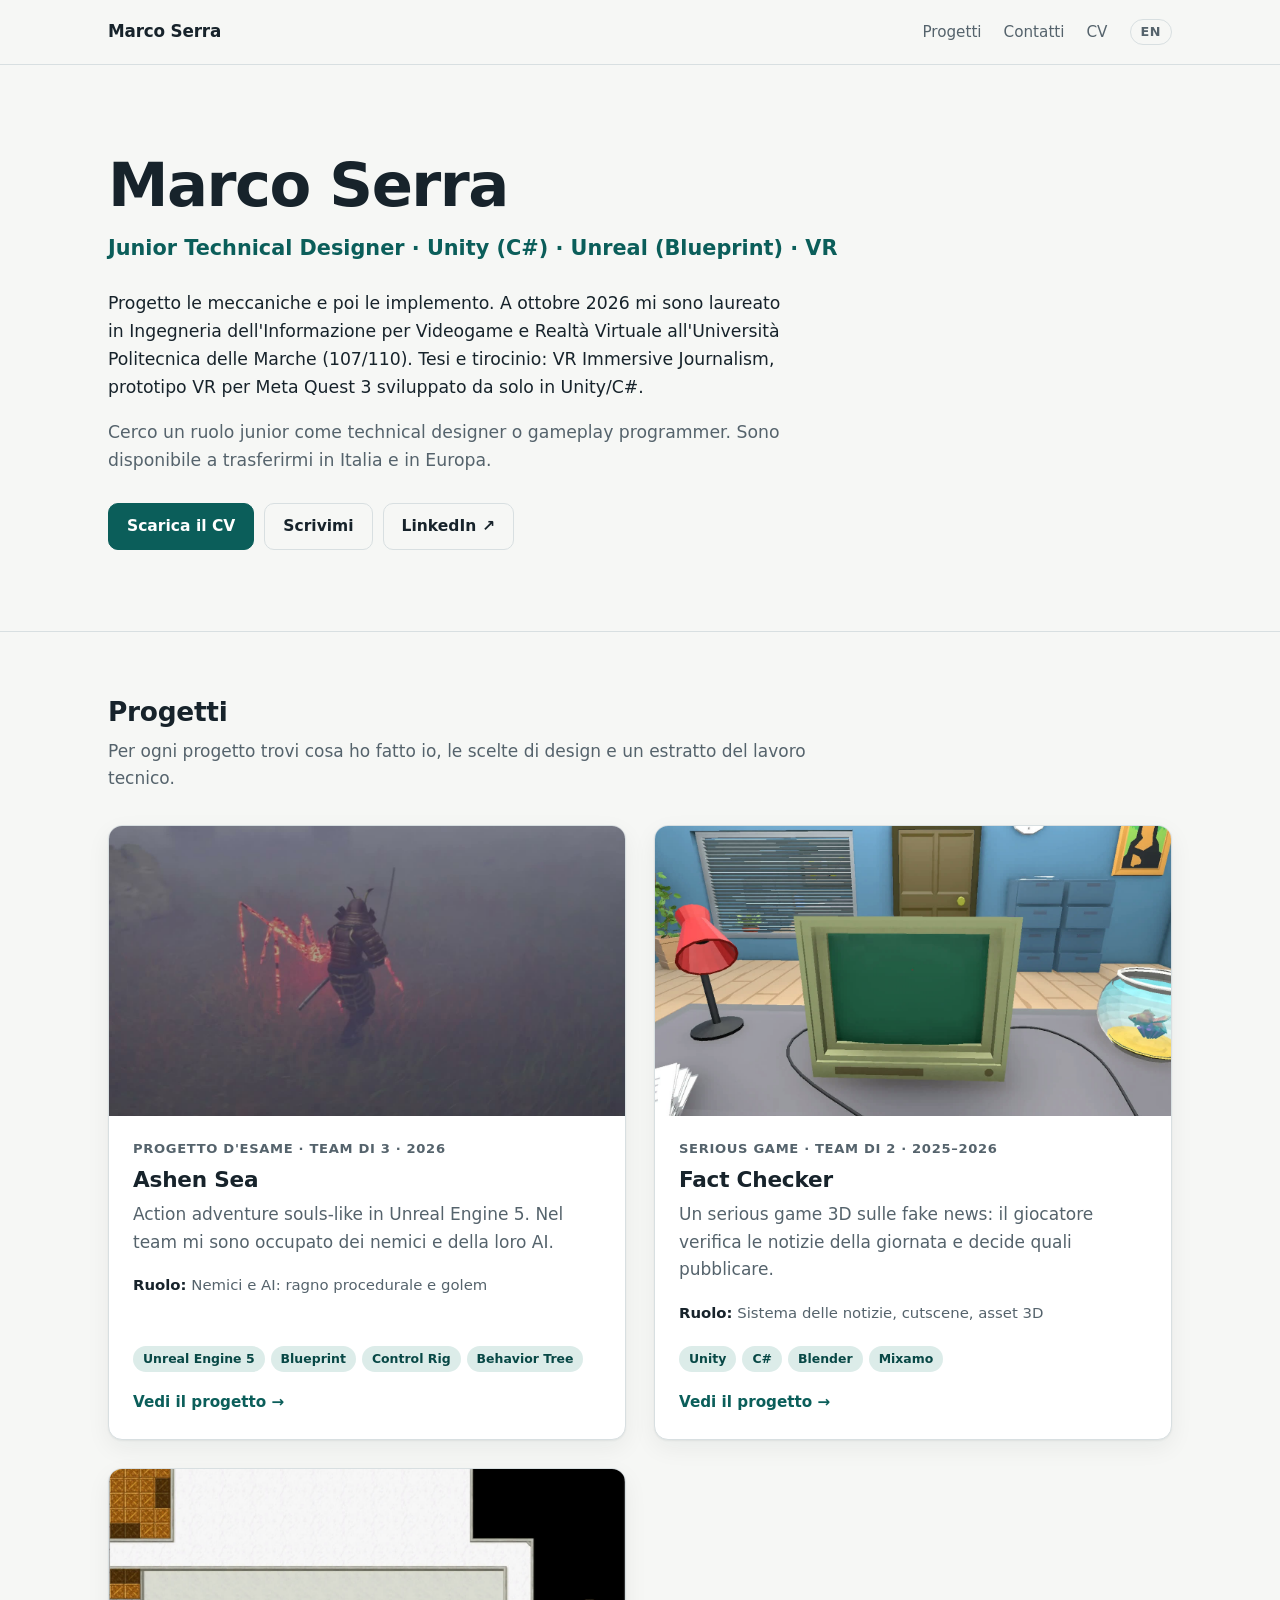
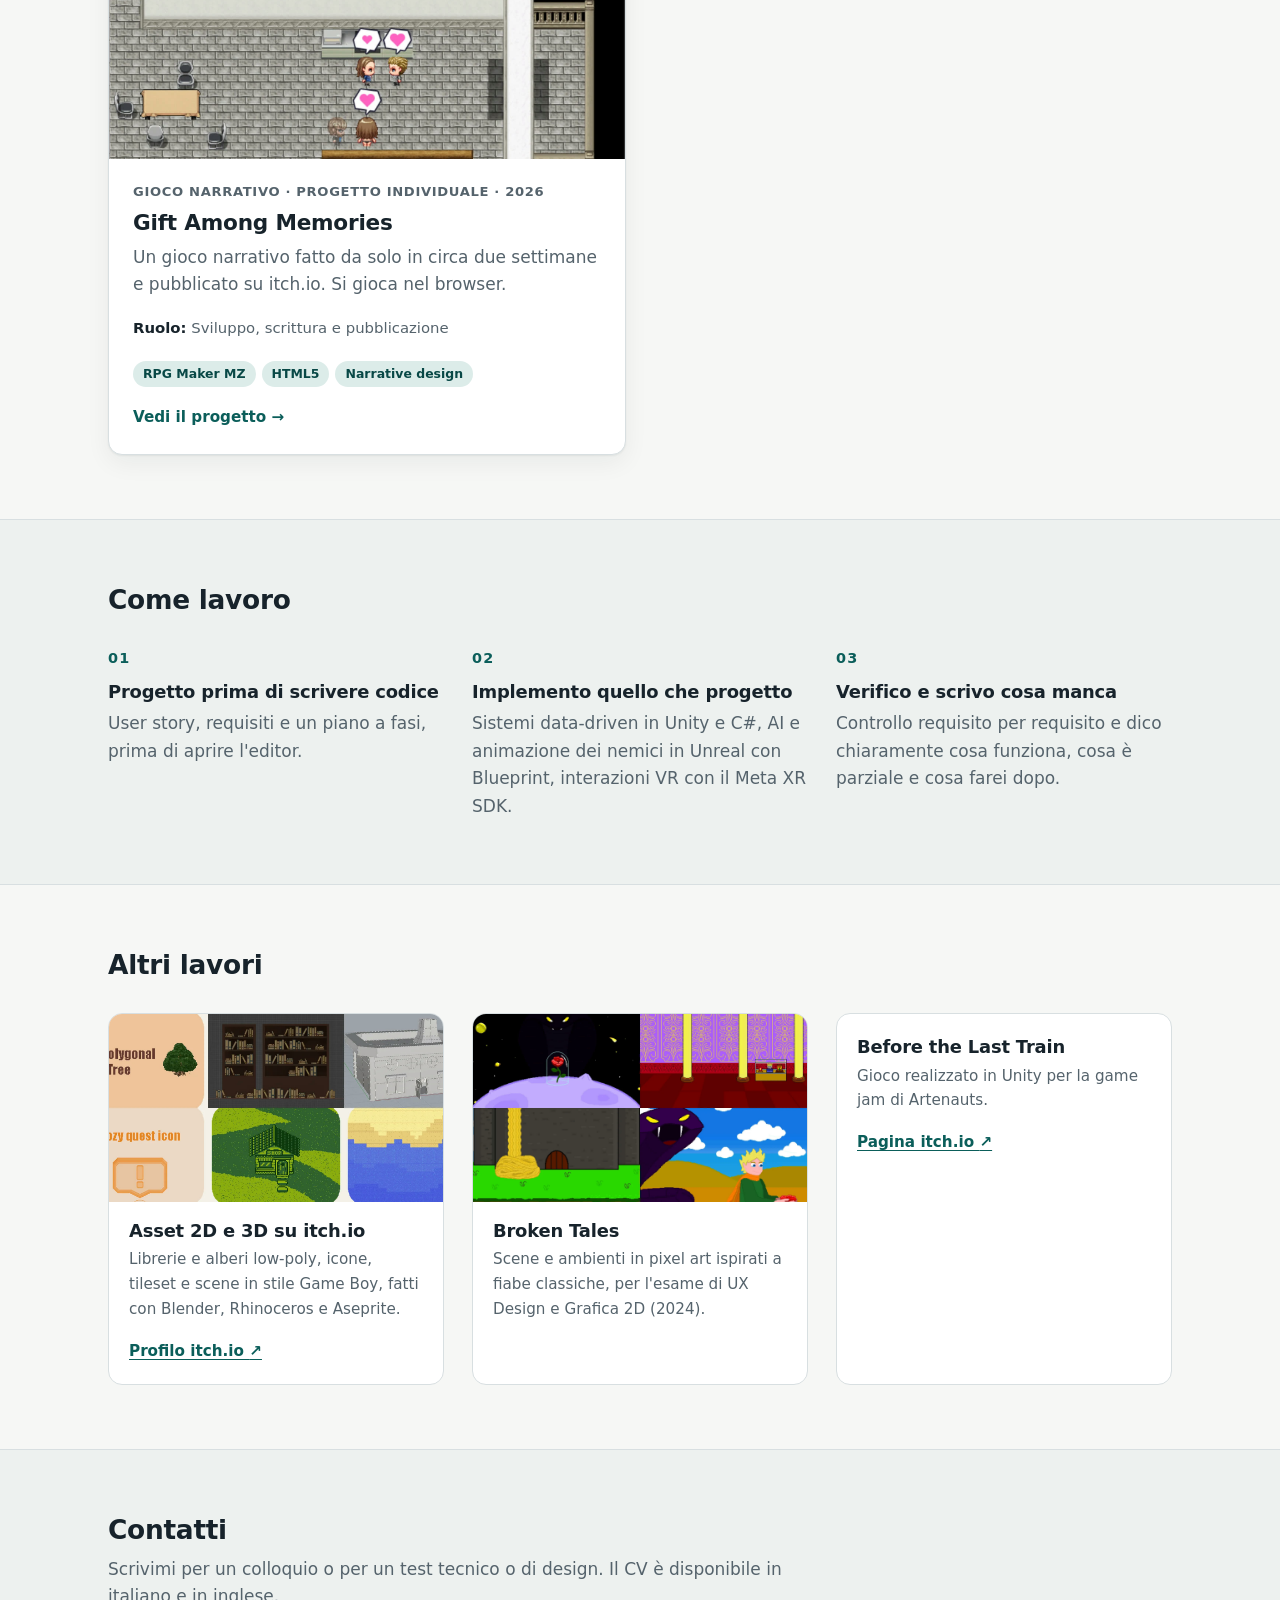
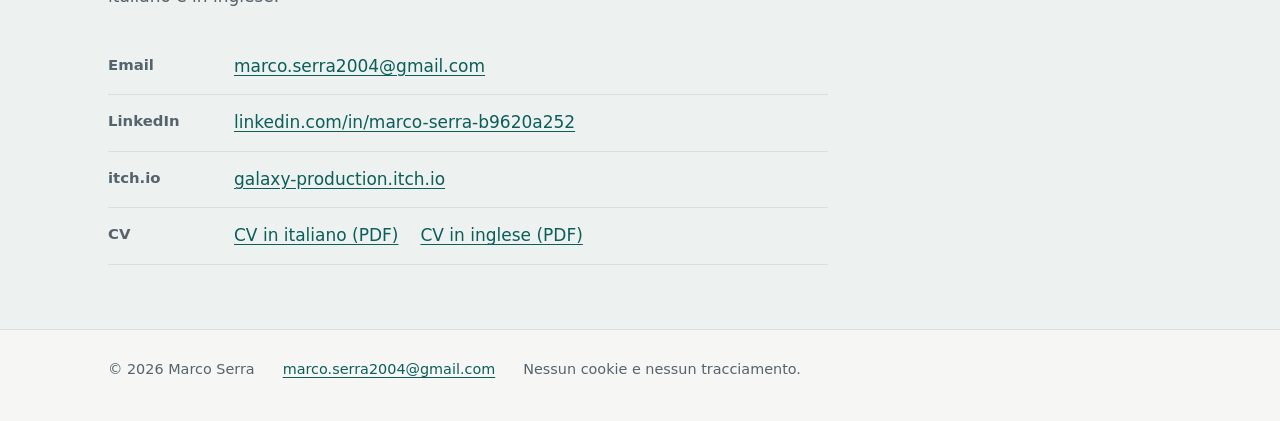
==== index.html @ 330b0ddc "Portfolio di Marco Serra" ====
<!doctype html>
<html lang="it">
<head>
<meta charset="utf-8">
<meta name="viewport" content="width=device-width, initial-scale=1">
<title>Marco Serra · Junior Technical Designer</title>
<meta name="description" content="Portfolio di Marco Serra, Junior Technical Designer e Gameplay Programmer (Unity C#, Unreal Blueprint, VR).">
<meta property="og:title" content="Marco Serra · Junior Technical Designer">
<meta property="og:description" content="Portfolio di Marco Serra, Junior Technical Designer e Gameplay Programmer (Unity C#, Unreal Blueprint, VR).">
<meta property="og:type" content="website">
<meta property="og:image" content="https://serramarco1.github.io/portfolio/media/ashen-cover.jpg">
<meta name="color-scheme" content="light dark">
<link rel="alternate" hreflang="en" href="en/index.html">
<link rel="icon" href="data:image/svg+xml,%3Csvg%20xmlns%3D%22http%3A%2F%2Fwww.w3.org%2F2000%2Fsvg%22%20viewBox%3D%220%200%2064%2064%22%3E%3Crect%20width%3D%2264%22%20height%3D%2264%22%20rx%3D%2214%22%20fill%3D%22%230B5E5A%22%2F%3E%3Ctext%20x%3D%2232%22%20y%3D%2242%22%20font-family%3D%22Segoe%20UI%2CArial%2Csans-serif%22%20font-size%3D%2228%22%20font-weight%3D%22700%22%20fill%3D%22%23fff%22%20text-anchor%3D%22middle%22%3EMS%3C%2Ftext%3E%3C%2Fsvg%3E">
<link rel="stylesheet" href="stile.css">
</head>
<body>
<a class="skip" href="#contenuto">Vai al contenuto</a>
<header class="top">
  <div class="wrap top-in">
    <a class="brand" href="index.html">Marco Serra</a>
    <nav aria-label="Principale">
      <a href="index.html#progetti">Progetti</a>
      <a href="index.html#contatti">Contatti</a>
      <a href="cv/CV_Serra_Marco_IT.pdf">CV</a>
      <a class="lang" href="en/index.html" hreflang="en" lang="en" aria-label="English">EN</a>
    </nav>
  </div>
</header>
<main id="contenuto">
<section class="hero">
  <div class="wrap">
    <h1>Marco Serra</h1>
    <p class="role">Junior Technical Designer · Unity (C#) · Unreal (Blueprint) · VR</p>
    <p class="intro">Progetto le meccaniche e poi le implemento. A ottobre 2026 mi sono laureato in Ingegneria dell'Informazione per Videogame e Realtà Virtuale all'Università Politecnica delle Marche (107/110). Tesi e tirocinio: VR Immersive Journalism, prototipo VR per Meta Quest 3 sviluppato da solo in Unity/C#.</p>
    <p class="intro">Cerco un ruolo junior come technical designer o gameplay programmer. Sono disponibile a trasferirmi in Italia e in Europa.</p>
    <p class="cta">
      <a class="btn" href="cv/CV_Serra_Marco_IT.pdf">Scarica il CV</a>
      <a class="btn btn-ghost" href="mailto:marco.serra2004@gmail.com">Scrivimi</a>
      <a class="btn btn-ghost" href="https://www.linkedin.com/in/marco-serra-b9620a252">LinkedIn <span aria-hidden="true">↗</span></a>
    </p>
  </div>
</section>
<section class="block" id="progetti">
  <div class="wrap">
    <h2>Progetti</h2>
    <p class="sec-intro">Per ogni progetto trovi cosa ho fatto io, le scelte di design e un estratto del lavoro tecnico.</p>
    <ul class="cards"><li><a class="card" href="progetti/ashen-sea.html">
  <div class="card-media"><img src="media/ashen-cover.jpg" alt="Il protagonista con la katana affronta un ragno incandescente nella nebbia" width="1368" height="770" loading="lazy" decoding="async"></div>
  <div class="card-body">
    <p class="kicker">Progetto d'esame · team di 3 · 2026</p>
    <h3>Ashen Sea</h3>
    <p>Action adventure souls-like in Unreal Engine 5. Nel team mi sono occupato dei nemici e della loro AI.</p>
    <p class="card-role"><strong>Ruolo:</strong> Nemici e AI: ragno procedurale e golem</p>
    <ul class="tags"><li>Unreal Engine 5</li><li>Blueprint</li><li>Control Rig</li><li>Behavior Tree</li></ul>
    <span class="card-more">Vedi il progetto <span aria-hidden="true">→</span></span>
  </div>
</a></li>
<li><a class="card" href="progetti/fact-checker.html">
  <div class="card-media"><img src="media/fc-ufficio.jpg" alt="La scrivania dell'ufficio con il computer, la lampada e la boccia del pesce" width="1400" height="900" loading="lazy" decoding="async"></div>
  <div class="card-body">
    <p class="kicker">Serious game · team di 2 · 2025–2026</p>
    <h3>Fact Checker</h3>
    <p>Un serious game 3D sulle fake news: il giocatore verifica le notizie della giornata e decide quali pubblicare.</p>
    <p class="card-role"><strong>Ruolo:</strong> Sistema delle notizie, cutscene, asset 3D</p>
    <ul class="tags"><li>Unity</li><li>C#</li><li>Blender</li><li>Mixamo</li></ul>
    <span class="card-more">Vedi il progetto <span aria-hidden="true">→</span></span>
  </div>
</a></li>
<li><a class="card" href="progetti/gift-among-memories.html">
  <div class="card-media"><img src="media/gam-mappa-1.jpg" alt="Una stanza in pixel art con due personaggi e dei cuori sopra le teste" width="1400" height="900" loading="lazy" decoding="async"></div>
  <div class="card-body">
    <p class="kicker">Gioco narrativo · progetto individuale · 2026</p>
    <h3>Gift Among Memories</h3>
    <p>Un gioco narrativo fatto da solo in circa due settimane e pubblicato su itch.io. Si gioca nel browser.</p>
    <p class="card-role"><strong>Ruolo:</strong> Sviluppo, scrittura e pubblicazione</p>
    <ul class="tags"><li>RPG Maker MZ</li><li>HTML5</li><li>Narrative design</li></ul>
    <span class="card-more">Vedi il progetto <span aria-hidden="true">→</span></span>
  </div>
</a></li></ul>
  </div>
</section>
<section class="block block-alt">
  <div class="wrap">
    <h2>Come lavoro</h2>
    <ol class="method"><li><span class="num">01</span><h3>Progetto prima di scrivere codice</h3><p>User story, requisiti e un piano a fasi, prima di aprire l'editor.</p></li><li><span class="num">02</span><h3>Implemento quello che progetto</h3><p>Sistemi data-driven in Unity e C#, AI e animazione dei nemici in Unreal con Blueprint, interazioni VR con il Meta XR SDK.</p></li><li><span class="num">03</span><h3>Verifico e scrivo cosa manca</h3><p>Controllo requisito per requisito e dico chiaramente cosa funziona, cosa è parziale e cosa farei dopo.</p></li></ol>
  </div>
</section>
<section class="block">
  <div class="wrap">
    <h2>Altri lavori</h2>
    <ul class="other"><li class="other-item"><img src="media/altri-asset.jpg" alt="Copertine di alcuni asset pubblicati su itch.io: albero low-poly, icona, tileset" width="1560" height="720" loading="lazy" decoding="async"><div><h3>Asset 2D e 3D su itch.io</h3><p>Librerie e alberi low-poly, icone, tileset e scene in stile Game Boy, fatti con Blender, Rhinoceros e Aseprite.</p><a href="https://galaxy-production.itch.io">Profilo itch.io <span aria-hidden="true">↗</span></a></div></li><li class="other-item"><img src="media/altri-broken-tales.jpg" alt="Scene in pixel art ispirate ad Aladino, Raperonzolo e Jack e il fagiolo magico" width="1600" height="1000" loading="lazy" decoding="async"><div><h3>Broken Tales</h3><p>Scene e ambienti in pixel art ispirati a fiabe classiche, per l'esame di UX Design e Grafica 2D (2024).</p></div></li><li class="other-item no-img"><div><h3>Before the Last Train</h3><p>Gioco realizzato in Unity per la game jam di Artenauts.</p><a href="https://galaxy-production.itch.io/gioco-per-gamejam-artenaut">Pagina itch.io <span aria-hidden="true">↗</span></a></div></li></ul>
  </div>
</section>
<section class="block block-alt" id="contatti">
  <div class="wrap contact">
    <h2>Contatti</h2>
    <p class="sec-intro">Scrivimi per un colloquio o per un test tecnico o di design. Il CV è disponibile in italiano e in inglese.</p>
    <ul class="contact-list">
      <li><span>Email</span><a href="mailto:marco.serra2004@gmail.com">marco.serra2004@gmail.com</a></li>
      <li><span>LinkedIn</span><a href="https://www.linkedin.com/in/marco-serra-b9620a252">linkedin.com/in/marco-serra-b9620a252</a></li>
      <li><span>itch.io</span><a href="https://galaxy-production.itch.io">galaxy-production.itch.io</a></li>
      <li><span>CV</span><span class="cv-links"><a href="cv/CV_Serra_Marco_IT.pdf">CV in italiano (PDF)</a><a href="cv/CV_Serra_Marco_EN.pdf">CV in inglese (PDF)</a></span></li>
    </ul>
  </div>
</section>
</main>
<footer class="foot">
  <div class="wrap foot-in">
    <span>© 2026 Marco Serra</span>
    <a href="mailto:marco.serra2004@gmail.com">marco.serra2004@gmail.com</a>
    <span>Nessun cookie e nessun tracciamento.</span>
  </div>
</footer>
<script src="script.js" defer></script>
</body>
</html>
---- stile.css ----
/* Portfolio Marco Serra — stile unico per tutte le pagine */
:root {
  --bg: #f6f7f5;
  --surface: #ffffff;
  --surface-2: #edf1ef;
  --ink: #17232b;
  --muted: #55636c;
  --line: #d8dfe1;
  --accent: #0b5e5a;
  --accent-strong: #084846;
  --accent-soft: #dcece9;
  --on-accent: #ffffff;
  --shadow: 0 1px 2px rgba(16, 32, 40, 0.06), 0 8px 24px rgba(16, 32, 40, 0.06);
  --code-bg: #0e171c;
  --code-ink: #d6e1e5;
  --radius: 14px;
  --wide: 1120px;
  --text: 68ch;
  --font: "Segoe UI Variable Text", "Segoe UI", system-ui, -apple-system, "Helvetica Neue", Arial, sans-serif;
  --mono: "Cascadia Code", "Cascadia Mono", Consolas, "SFMono-Regular", Menlo, monospace;
  color-scheme: light;
}
@media (prefers-color-scheme: dark) {
  :root {
    --bg: #0d1316;
    --surface: #141c20;
    --surface-2: #111a1e;
    --ink: #e3e9eb;
    --muted: #9aa8b0;
    --line: #26333a;
    --accent: #5dc0b5;
    --accent-strong: #84d4cb;
    --accent-soft: #15302d;
    --on-accent: #062220;
    --shadow: 0 1px 2px rgba(0, 0, 0, 0.3), 0 8px 24px rgba(0, 0, 0, 0.25);
    color-scheme: dark;
  }
}

*, *::before, *::after { box-sizing: border-box; }
html { -webkit-text-size-adjust: 100%; scroll-behavior: smooth; }
@media (prefers-reduced-motion: reduce) { html { scroll-behavior: auto; } }
body {
  margin: 0;
  background: var(--bg);
  color: var(--ink);
  font: 400 17px/1.62 var(--font);
  -webkit-font-smoothing: antialiased;
}
img, video { display: block; max-width: 100%; height: auto; }
a { color: var(--accent); text-underline-offset: 3px; }
a:hover { color: var(--accent-strong); }
:focus-visible { outline: 3px solid var(--accent); outline-offset: 3px; border-radius: 4px; }
h1, h2, h3 { line-height: 1.2; letter-spacing: -0.01em; margin: 0; }
h2 { font-size: 1.65rem; font-weight: 700; }
h3 { font-size: 1.12rem; font-weight: 650; }
p { margin: 0 0 1em; }

.wrap { max-width: var(--wide); margin: 0 auto; padding: 0 28px; }
.skip { position: absolute; left: -999px; top: 8px; background: var(--accent); color: var(--on-accent); padding: 8px 14px; border-radius: 8px; z-index: 10; }
.skip:focus { left: 12px; }

/* ---------- testata ---------- */
.top { border-bottom: 1px solid var(--line); background: var(--bg); }
.top-in { display: flex; align-items: center; justify-content: space-between; gap: 16px; min-height: 64px; }
.brand { font-weight: 700; color: var(--ink); text-decoration: none; font-size: 1.05rem; letter-spacing: -0.01em; }
.top nav { display: flex; align-items: center; gap: 22px; }
.top nav a { color: var(--muted); text-decoration: none; font-size: 0.95rem; font-weight: 500; }
.top nav a:hover { color: var(--ink); }
.top nav .lang { border: 1px solid var(--line); border-radius: 999px; padding: 2px 10px; font-size: 0.8rem; font-weight: 650; letter-spacing: 0.04em; }

/* ---------- pulsanti, etichette ---------- */
.btn {
  display: inline-flex; align-items: center; gap: 6px;
  background: var(--accent); color: var(--on-accent);
  border: 1px solid var(--accent); border-radius: 10px;
  padding: 10px 18px; font-weight: 600; font-size: 0.97rem; text-decoration: none;
}
.btn:hover { background: var(--accent-strong); border-color: var(--accent-strong); color: var(--on-accent); }
.btn-ghost { background: transparent; color: var(--ink); border-color: var(--line); }
.btn-ghost:hover { background: var(--surface); color: var(--ink); border-color: var(--muted); }
.kicker { color: var(--muted); font-size: 0.82rem; font-weight: 600; letter-spacing: 0.05em; text-transform: uppercase; margin: 0 0 8px; }
.tags { display: flex; flex-wrap: wrap; gap: 6px; list-style: none; padding: 0; margin: 0; }
.tags li { background: var(--accent-soft); color: var(--accent-strong); font-size: 0.78rem; font-weight: 600; padding: 3px 10px; border-radius: 999px; }
.sec-intro { color: var(--muted); max-width: var(--text); margin-top: 10px; }
.aside { color: var(--muted); font-size: 0.93rem; max-width: var(--text); }
.sec > .aside { margin-top: 20px; }

/* ---------- home ---------- */
.hero { padding: 84px 0 64px; }
.hero h1 { font-size: clamp(2.4rem, 1.6rem + 3.4vw, 3.8rem); font-weight: 750; letter-spacing: -0.025em; }
.hero .role { color: var(--accent); font-weight: 650; font-size: clamp(1.05rem, 0.95rem + 0.5vw, 1.3rem); margin: 10px 0 24px; }
.hero .intro { max-width: 62ch; font-size: 1.08rem; }
.hero .intro + .intro { color: var(--muted); }
.cta { display: flex; flex-wrap: wrap; gap: 10px; margin-top: 28px; }

.block { padding: 64px 0; border-top: 1px solid var(--line); }
.block-alt { background: var(--surface-2); }

.cards { list-style: none; padding: 0; margin: 32px 0 0; display: grid; grid-template-columns: repeat(2, minmax(0, 1fr)); gap: 28px; }
.card {
  display: flex; flex-direction: column; height: 100%;
  background: var(--surface); border: 1px solid var(--line); border-radius: var(--radius);
  overflow: hidden; color: var(--ink); text-decoration: none; box-shadow: var(--shadow);
  transition: transform 0.18s ease, border-color 0.18s ease;
}
.card:hover { transform: translateY(-3px); border-color: var(--accent); color: var(--ink); }
@media (prefers-reduced-motion: reduce) { .card, .card:hover { transition: none; transform: none; } }
.card-media { aspect-ratio: 16 / 9; background: #0b1013; overflow: hidden; }
.card-media img { width: 100%; height: 100%; object-fit: cover; }
.card-body { padding: 22px 24px 24px; display: flex; flex-direction: column; flex: 1; }
.card-body h3 { font-size: 1.35rem; margin-bottom: 8px; }
.card-body p { color: var(--muted); }
.card-role { font-size: 0.93rem; }
.card-role strong { color: var(--ink); font-weight: 600; }
.card .tags { margin-top: auto; padding-top: 6px; }
.card-more { margin-top: 18px; color: var(--accent); font-weight: 600; font-size: 0.95rem; }

.method { list-style: none; padding: 0; margin: 32px 0 0; display: grid; grid-template-columns: repeat(3, minmax(0, 1fr)); gap: 28px; }
.method .num { display: block; color: var(--accent); font-weight: 700; font-size: 0.9rem; letter-spacing: 0.08em; margin-bottom: 10px; }
.method h3 { margin-bottom: 8px; }
.method p { color: var(--muted); margin: 0; }

.other { list-style: none; padding: 0; margin: 32px 0 0; display: grid; grid-template-columns: repeat(3, minmax(0, 1fr)); gap: 28px; }
.other-item { background: var(--surface); border: 1px solid var(--line); border-radius: var(--radius); overflow: hidden; }
.other-item img { width: 100%; aspect-ratio: 16 / 9; object-fit: cover; }
.other-item > div { padding: 18px 20px 20px; }
.other-item h3 { margin-bottom: 6px; }
.other-item p { color: var(--muted); font-size: 0.95rem; }
.other-item a { font-weight: 600; font-size: 0.95rem; }
.other-item.no-img > div { padding-top: 22px; }

.contact-list { list-style: none; padding: 0; margin: 28px 0 0; max-width: 720px; }
.contact-list li { display: grid; grid-template-columns: 110px 1fr; gap: 16px; padding: 14px 0; border-bottom: 1px solid var(--line); }
.contact-list li > span:first-child { color: var(--muted); font-weight: 600; font-size: 0.93rem; }
.contact-list a { word-break: break-word; }
.cv-links { display: flex; flex-wrap: wrap; gap: 6px 22px; }

/* ---------- pagina progetto ---------- */
.project { padding: 36px 0 72px; }
.back { display: inline-flex; gap: 6px; color: var(--muted); text-decoration: none; font-weight: 500; font-size: 0.95rem; }
.back:hover { color: var(--ink); }
.p-head { margin: 28px 0 32px; }
.p-head h1 { font-size: clamp(2.1rem, 1.5rem + 2.6vw, 3.2rem); font-weight: 750; letter-spacing: -0.02em; margin-bottom: 16px; }
.lead { font-size: 1.15rem; max-width: var(--text); margin-bottom: 20px; }
.hero-media { margin: 0 0 28px; }
.hero-media video, .hero-media img { width: 100%; border-radius: var(--radius); background: #000; box-shadow: var(--shadow); }
.hero-media figcaption, .gallery figcaption { color: var(--muted); font-size: 0.9rem; margin-top: 10px; max-width: var(--text); }

.facts { display: grid; grid-template-columns: repeat(2, minmax(0, 1fr)); gap: 0; margin: 0 0 12px; border-top: 1px solid var(--line); }
.facts > div { padding: 14px 24px 14px 0; border-bottom: 1px solid var(--line); }
.facts dt { color: var(--muted); font-size: 0.8rem; font-weight: 650; letter-spacing: 0.05em; text-transform: uppercase; margin-bottom: 2px; }
.facts dd { margin: 0; }
.p-cta { margin: 24px 0 0; }

.sec { margin-top: 64px; }
.sec > h2 { margin-bottom: 8px; }
.sec-text p, .sec-text .bullets { max-width: var(--text); }
.sec-text > h2 { margin-bottom: 16px; }
.bullets { padding-left: 1.2em; margin: 0 0 1em; }
.bullets li { margin-bottom: 8px; }
.bullets li::marker { color: var(--accent); }

.feats { display: grid; gap: 40px; margin-top: 28px; }
.feat { display: grid; grid-template-columns: minmax(0, 1.15fr) minmax(0, 1fr); gap: 36px; align-items: center; }
.feat:nth-child(even) .feat-media { order: 2; }
.feat-media img, .feat-media video { width: 100%; border-radius: 12px; border: 1px solid var(--line); background: #0b1013; }
.feat-text h3 { margin-bottom: 10px; font-size: 1.2rem; }
.feat-text p { color: var(--muted); margin: 0; }

.flow { display: flex; align-items: stretch; margin-top: 28px; }
.flow-node {
  flex: 1 1 0; min-width: 0;
  background: var(--surface); border: 1px solid var(--line); border-top: 3px solid var(--accent);
  border-radius: 12px; padding: 16px 18px; display: flex; flex-direction: column; gap: 6px;
}
.flow-node strong { font-size: 1rem; }
.flow-node span { color: var(--muted); font-size: 0.9rem; line-height: 1.45; }
.flow-link { flex: 0 0 104px; display: flex; flex-direction: column; align-items: center; justify-content: center; gap: 4px; padding: 0 6px; text-align: center; }
.flow-link .arrow::before { content: "→"; color: var(--accent); font-size: 1.5rem; line-height: 1; }
.flow-label { color: var(--muted); font-size: 0.78rem; line-height: 1.3; }
.flow-note { color: var(--muted); font-size: 0.92rem; max-width: var(--text); margin-top: 18px; }
.flow-extra { margin-top: 36px; }
.flow-extra h3 { margin-bottom: 8px; }
.flow-extra p { color: var(--muted); max-width: var(--text); }

.code-item { margin-top: 32px; }
.code-item h3 { margin-bottom: 8px; }
.code-item > p { color: var(--muted); max-width: var(--text); }
.code { margin: 16px 0 0; background: var(--code-bg); border-radius: 12px; overflow: hidden; border: 1px solid #1d2a31; }
.code figcaption { font-family: var(--mono); font-size: 0.8rem; color: #8fa3ad; padding: 10px 18px; border-bottom: 1px solid #1d2a31; background: #121e24; }
.code pre { margin: 0; padding: 18px; overflow-x: auto; font: 13.5px/1.6 var(--mono); color: var(--code-ink); tab-size: 4; }
.code .c { color: #7d909a; font-style: italic; }
.code .s { color: #e6b97c; }
.code .k { color: #79c8e9; }
.code .t { color: #9edaa9; }
.code .f { color: #f0d68e; }
.code .n { color: #f3a27c; }
.code .a { color: #cba3f3; }

.gallery { display: grid; grid-template-columns: repeat(2, minmax(0, 1fr)); gap: 28px; margin-top: 24px; }
.gallery figure { margin: 0; }
.gallery img { width: 100%; border-radius: 12px; border: 1px solid var(--line); background: #0b1013; }

.next { margin-top: 72px; border-top: 1px solid var(--line); padding-top: 28px; }
.next a { display: inline-flex; flex-direction: column; text-decoration: none; }
.next-label { color: var(--muted); font-size: 0.85rem; font-weight: 600; text-transform: uppercase; letter-spacing: 0.05em; }
.next-title { font-size: 1.5rem; font-weight: 700; color: var(--ink); }
.next a:hover .next-title { color: var(--accent); }

video.loop { cursor: pointer; }

/* ---------- piè di pagina ---------- */
.foot { border-top: 1px solid var(--line); padding: 28px 0 40px; color: var(--muted); font-size: 0.9rem; }
.foot-in { display: flex; flex-wrap: wrap; gap: 8px 28px; }

/* ---------- schermi stretti ---------- */
@media (max-width: 900px) {
  .method, .other { grid-template-columns: 1fr; gap: 20px; }
  .feat { grid-template-columns: 1fr; gap: 16px; }
  .feat:nth-child(even) .feat-media { order: 0; }
  .flow { flex-direction: column; }
  .flow-node { flex: none; }
  .flow-link { flex: none; flex-direction: row; padding: 8px 0; }
  .flow-link .arrow::before { content: "↓"; }
}
@media (max-width: 760px) {
  body { font-size: 16px; }
  .wrap { padding: 0 16px; }
  .top-in { min-height: 56px; }
  .top nav { gap: 14px; }
  .top nav a { font-size: 0.88rem; }
  .hero { padding: 48px 0 40px; }
  .block { padding: 48px 0; }
  .cards { grid-template-columns: 1fr; gap: 20px; }
  .card-body { padding: 18px 18px 20px; }
  .facts { grid-template-columns: 1fr; }
  .facts > div { padding-right: 0; }
  .gallery { grid-template-columns: 1fr; gap: 20px; }
  .sec { margin-top: 48px; }
  .code pre { font-size: 12.5px; padding: 14px; }
  .contact-list li { grid-template-columns: 1fr; gap: 2px; }
}
@media (max-width: 380px) {
  .brand { font-size: 0.95rem; }
  .top nav { gap: 10px; }
}
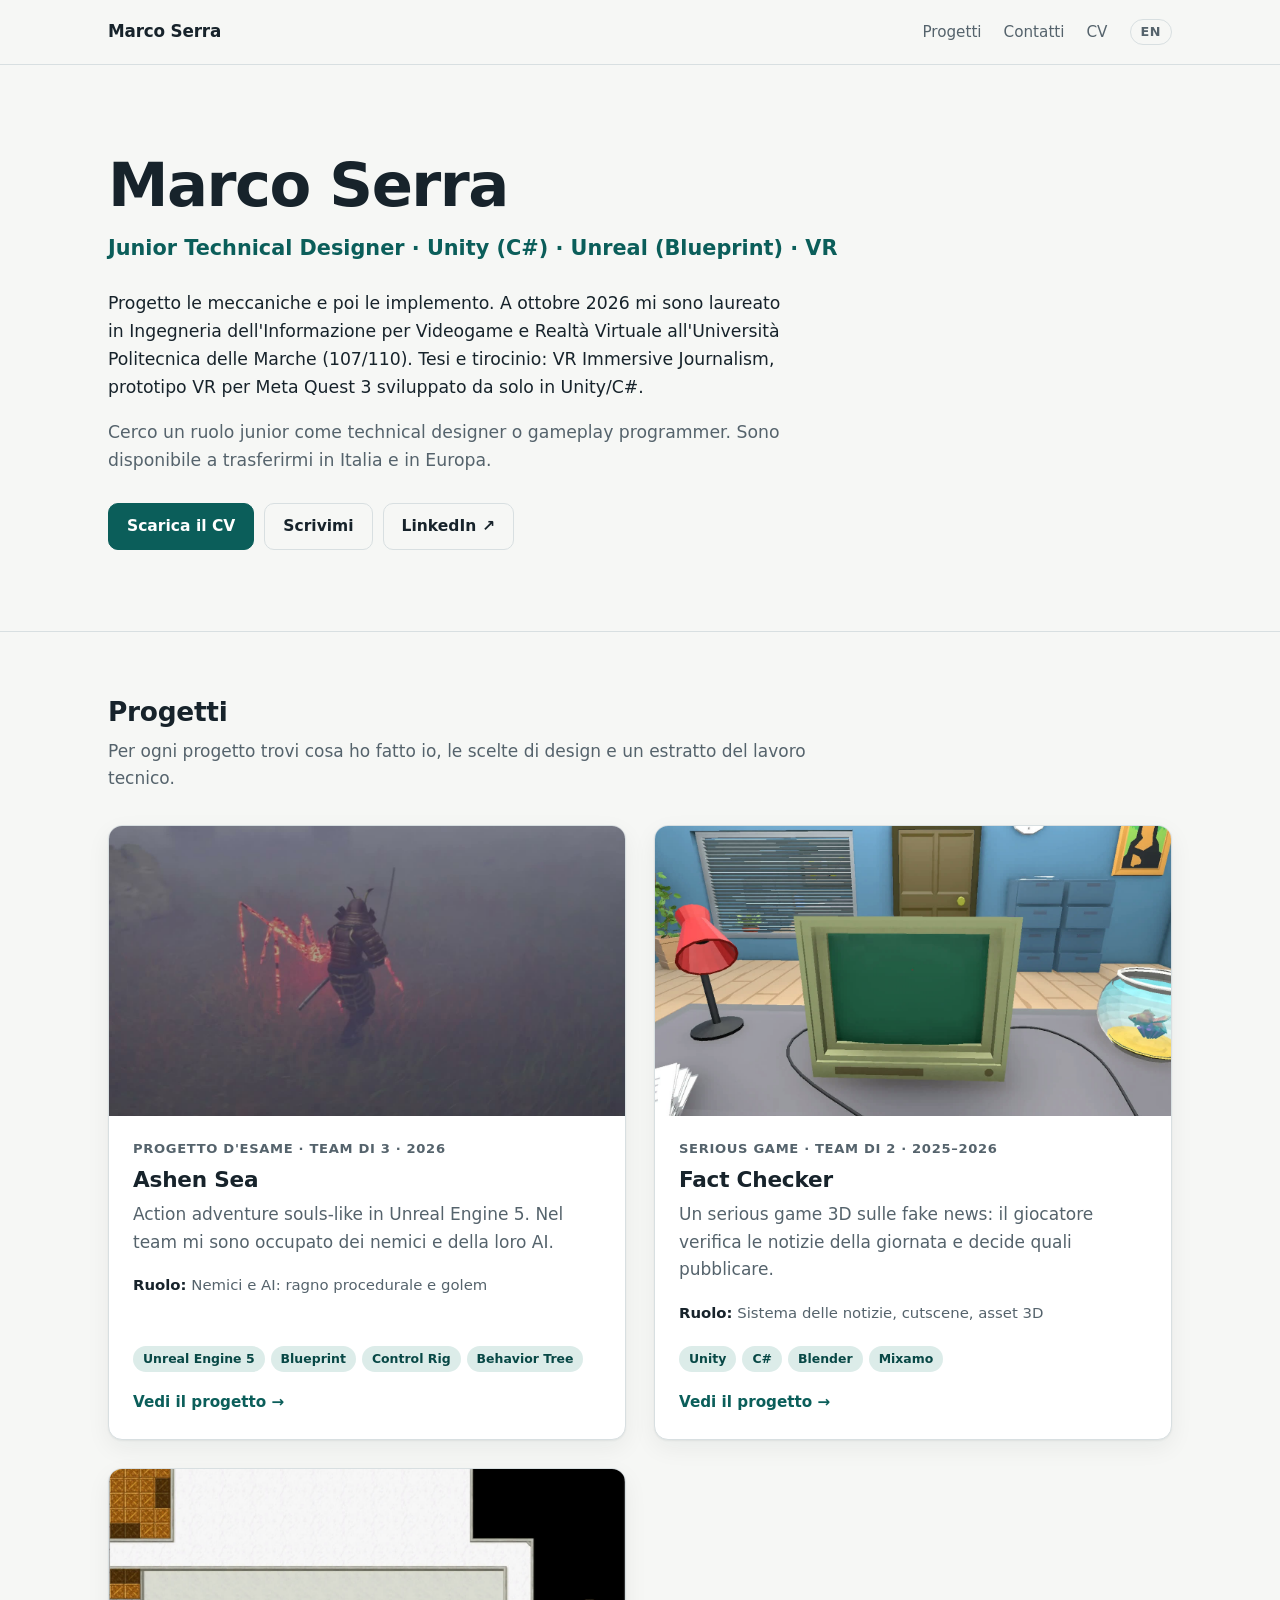
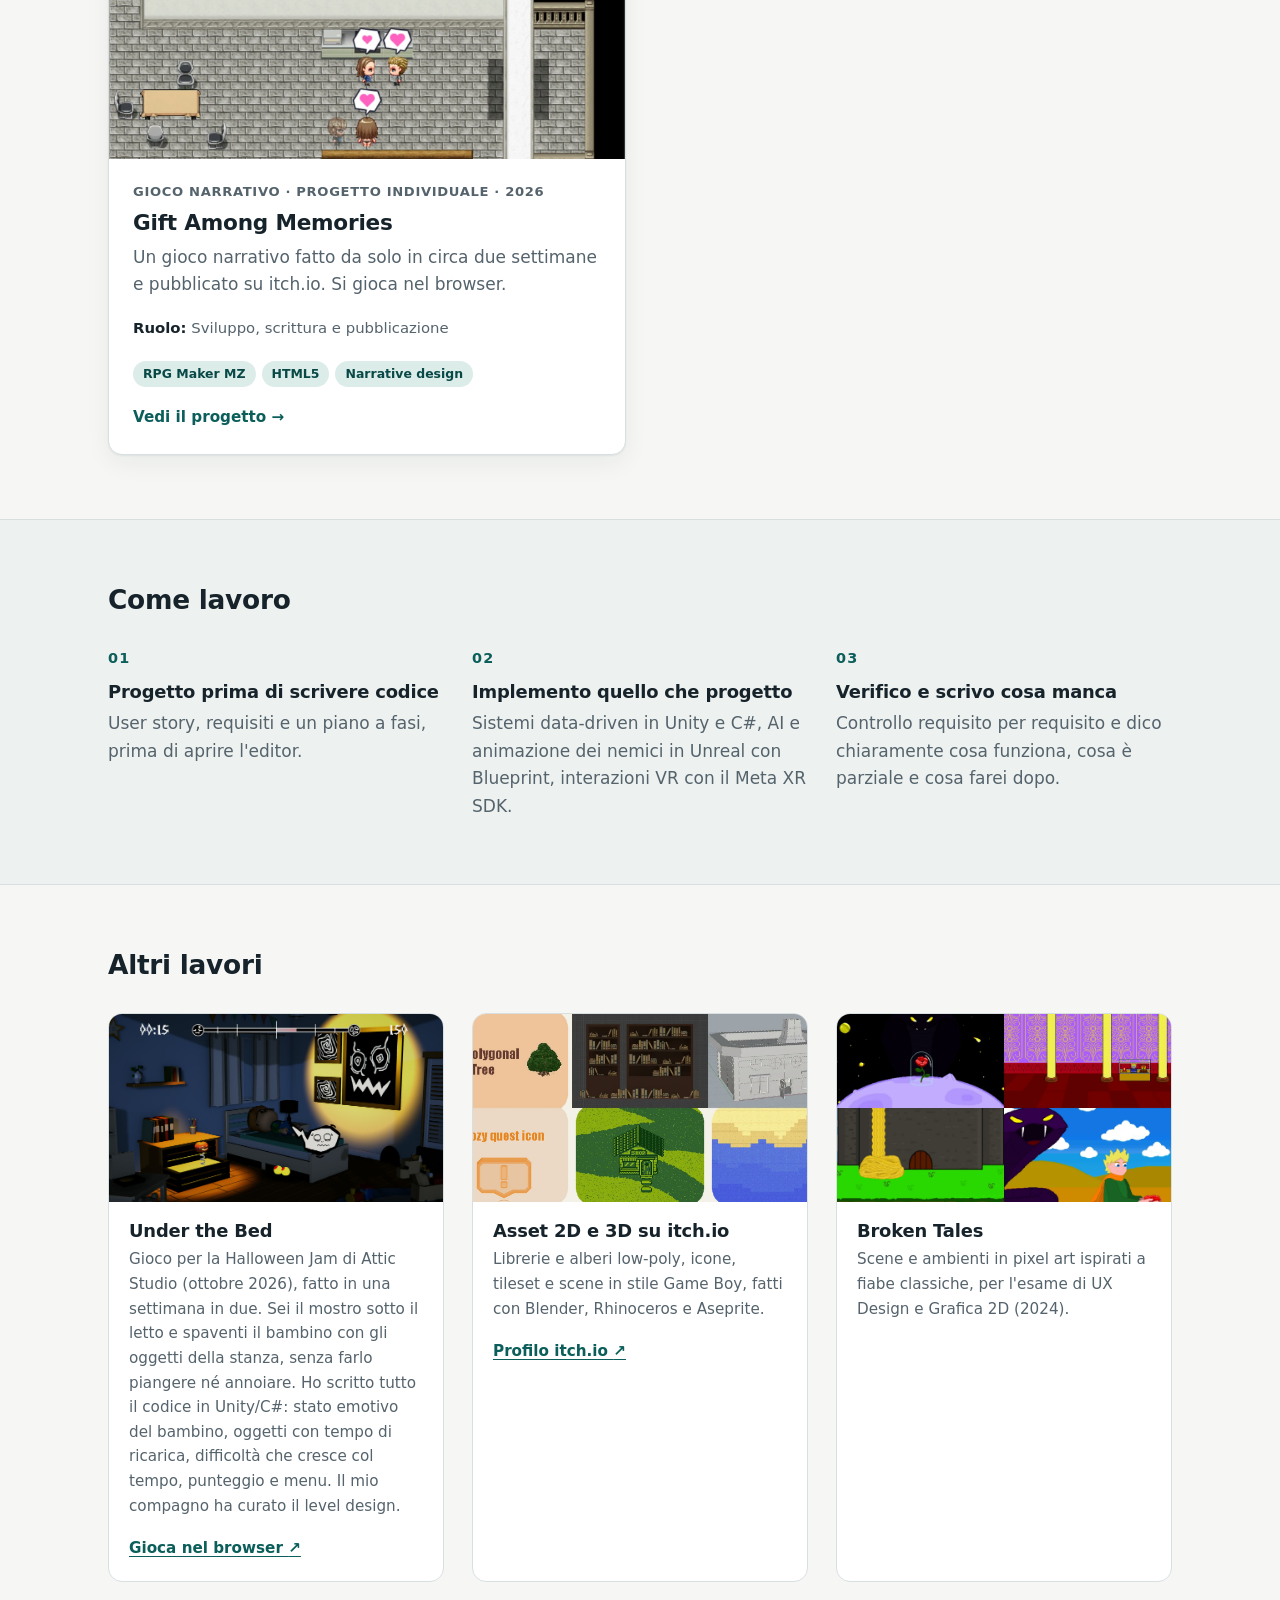
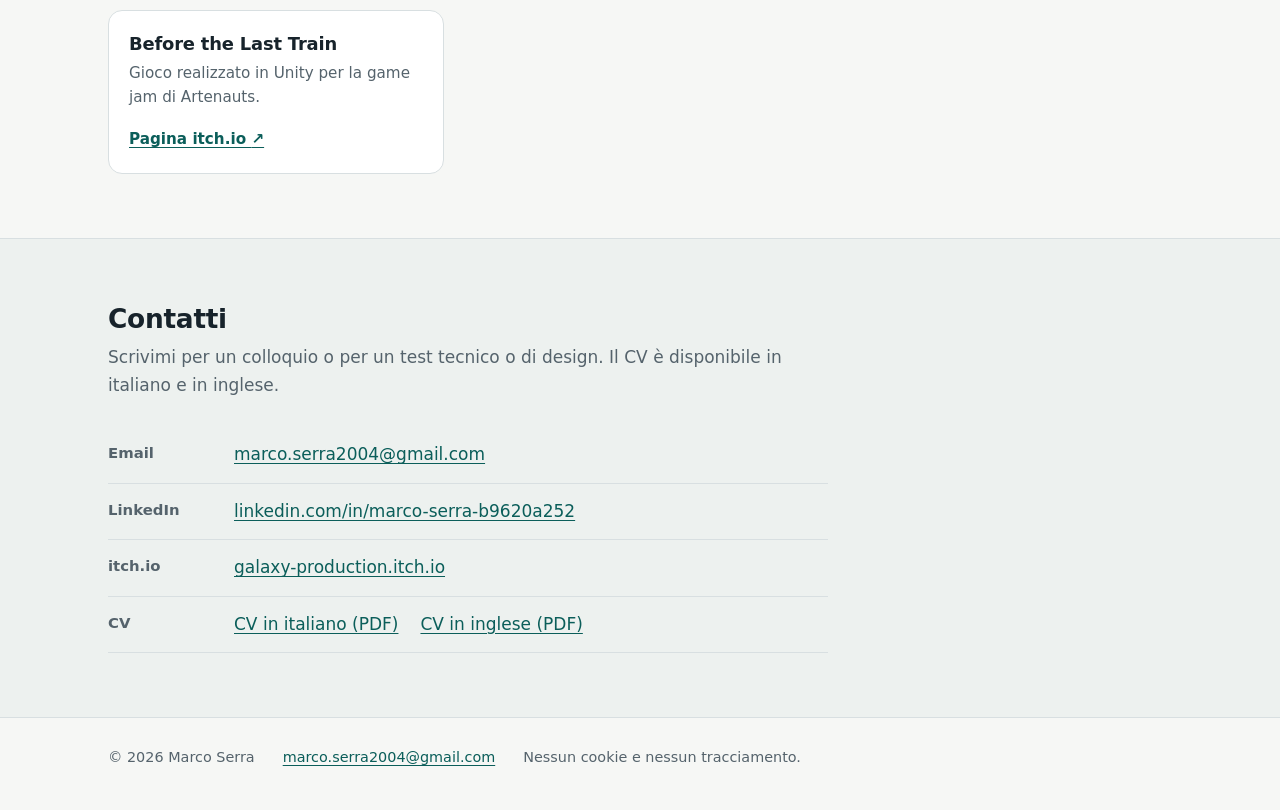
==== commit 235135ba: "Aggiungi Under the Bed agli altri lavori e al CV" ====
--- a/index.html
+++ b/index.html
@@ -89,7 +89,7 @@
 <section class="block">
   <div class="wrap">
     <h2>Altri lavori</h2>
-    <ul class="other"><li class="other-item"><img src="media/altri-asset.jpg" alt="Copertine di alcuni asset pubblicati su itch.io: albero low-poly, icona, tileset" width="1560" height="720" loading="lazy" decoding="async"><div><h3>Asset 2D e 3D su itch.io</h3><p>Librerie e alberi low-poly, icone, tileset e scene in stile Game Boy, fatti con Blender, Rhinoceros e Aseprite.</p><a href="https://galaxy-production.itch.io">Profilo itch.io <span aria-hidden="true">↗</span></a></div></li><li class="other-item"><img src="media/altri-broken-tales.jpg" alt="Scene in pixel art ispirate ad Aladino, Raperonzolo e Jack e il fagiolo magico" width="1600" height="1000" loading="lazy" decoding="async"><div><h3>Broken Tales</h3><p>Scene e ambienti in pixel art ispirati a fiabe classiche, per l'esame di UX Design e Grafica 2D (2024).</p></div></li><li class="other-item no-img"><div><h3>Before the Last Train</h3><p>Gioco realizzato in Unity per la game jam di Artenauts.</p><a href="https://galaxy-production.itch.io/gioco-per-gamejam-artenaut">Pagina itch.io <span aria-hidden="true">↗</span></a></div></li></ul>
+    <ul class="other"><li class="other-item"><img src="media/altri-under-the-bed.jpg" alt="Under the Bed: la cameretta di notte, il bambino a letto e la barra della paura in alto" width="1600" height="898" loading="lazy" decoding="async"><div><h3>Under the Bed</h3><p>Gioco per la Halloween Jam di Attic Studio (ottobre 2026), fatto in una settimana in due. Sei il mostro sotto il letto e spaventi il bambino con gli oggetti della stanza, senza farlo piangere né annoiare. Ho scritto tutto il codice in Unity/C#: stato emotivo del bambino, oggetti con tempo di ricarica, difficoltà che cresce col tempo, punteggio e menu. Il mio compagno ha curato il level design.</p><a href="https://artayx.itch.io/under-the-bed">Gioca nel browser <span aria-hidden="true">↗</span></a></div></li><li class="other-item"><img src="media/altri-asset.jpg" alt="Copertine di alcuni asset pubblicati su itch.io: albero low-poly, icona, tileset" width="1560" height="720" loading="lazy" decoding="async"><div><h3>Asset 2D e 3D su itch.io</h3><p>Librerie e alberi low-poly, icone, tileset e scene in stile Game Boy, fatti con Blender, Rhinoceros e Aseprite.</p><a href="https://galaxy-production.itch.io">Profilo itch.io <span aria-hidden="true">↗</span></a></div></li><li class="other-item"><img src="media/altri-broken-tales.jpg" alt="Scene in pixel art ispirate ad Aladino, Raperonzolo e Jack e il fagiolo magico" width="1600" height="1000" loading="lazy" decoding="async"><div><h3>Broken Tales</h3><p>Scene e ambienti in pixel art ispirati a fiabe classiche, per l'esame di UX Design e Grafica 2D (2024).</p></div></li><li class="other-item no-img"><div><h3>Before the Last Train</h3><p>Gioco realizzato in Unity per la game jam di Artenauts.</p><a href="https://galaxy-production.itch.io/gioco-per-gamejam-artenaut">Pagina itch.io <span aria-hidden="true">↗</span></a></div></li></ul>
   </div>
 </section>
 <section class="block block-alt" id="contatti">
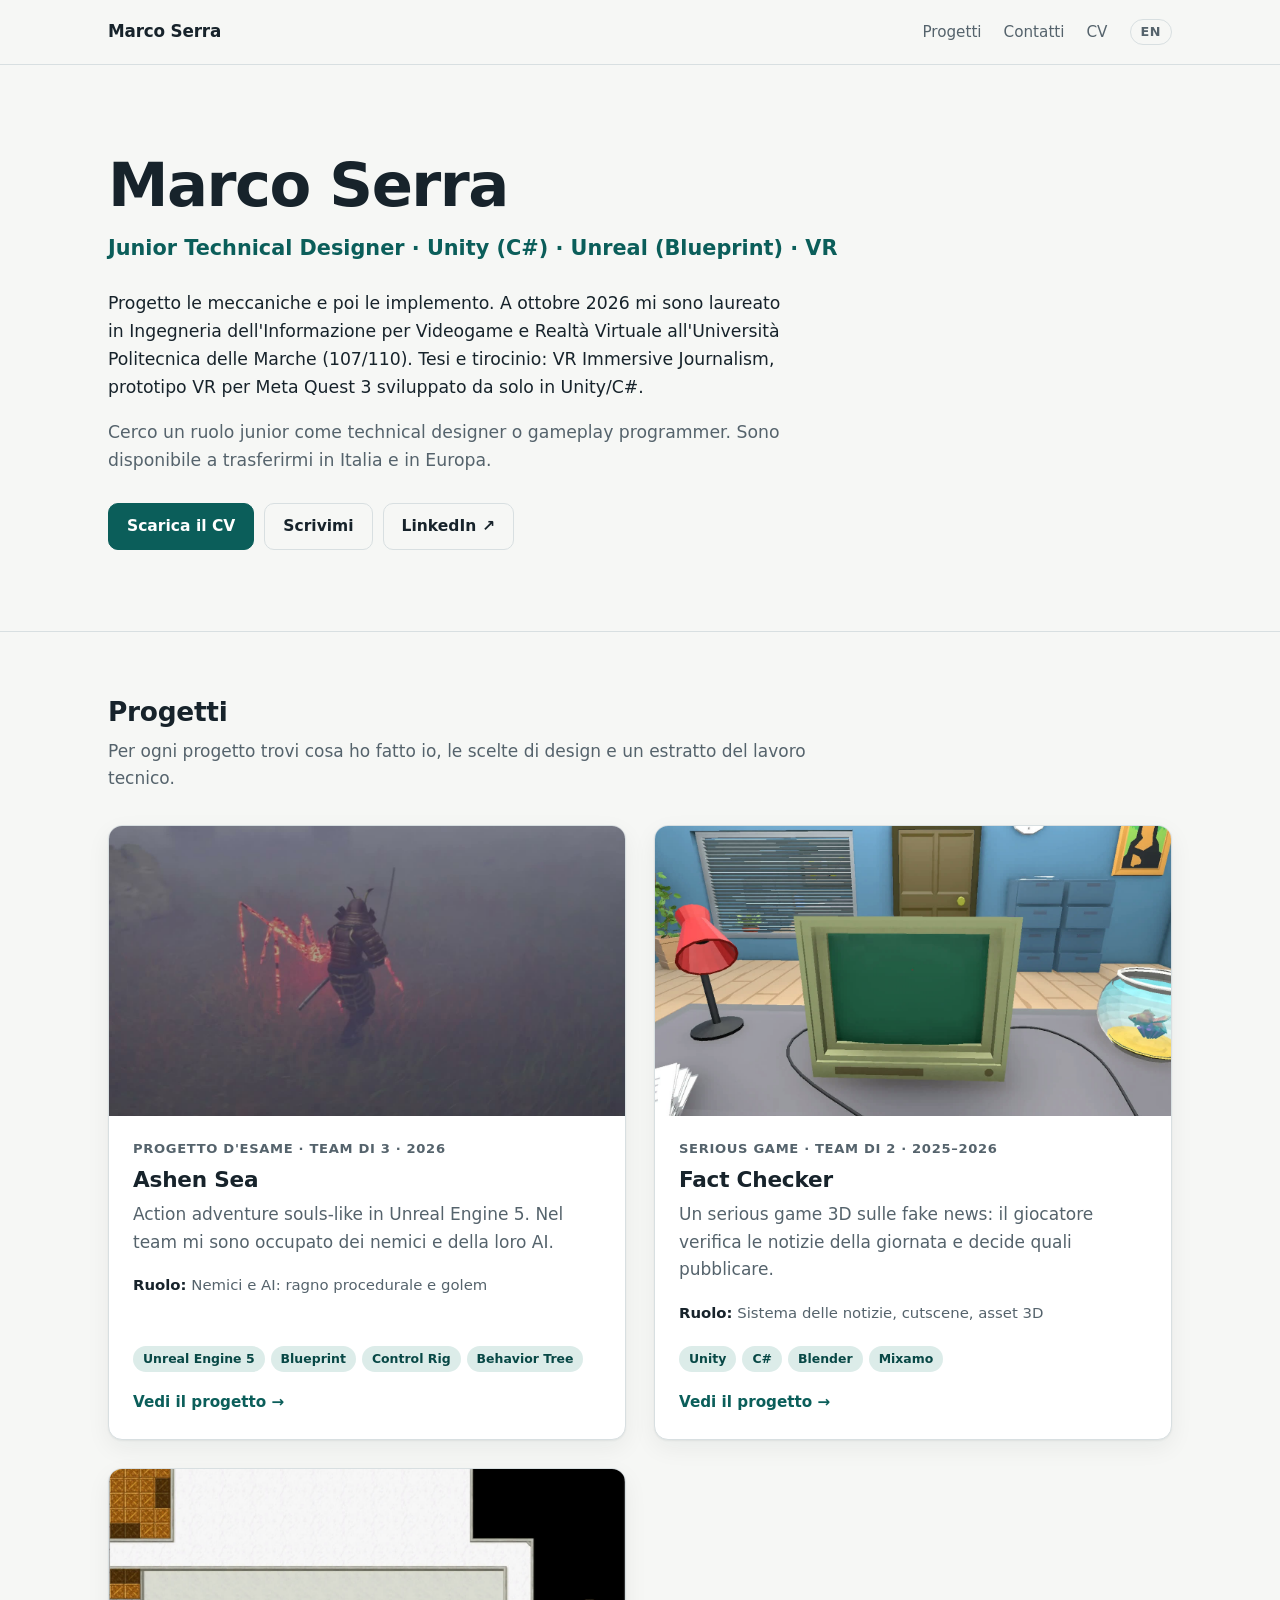
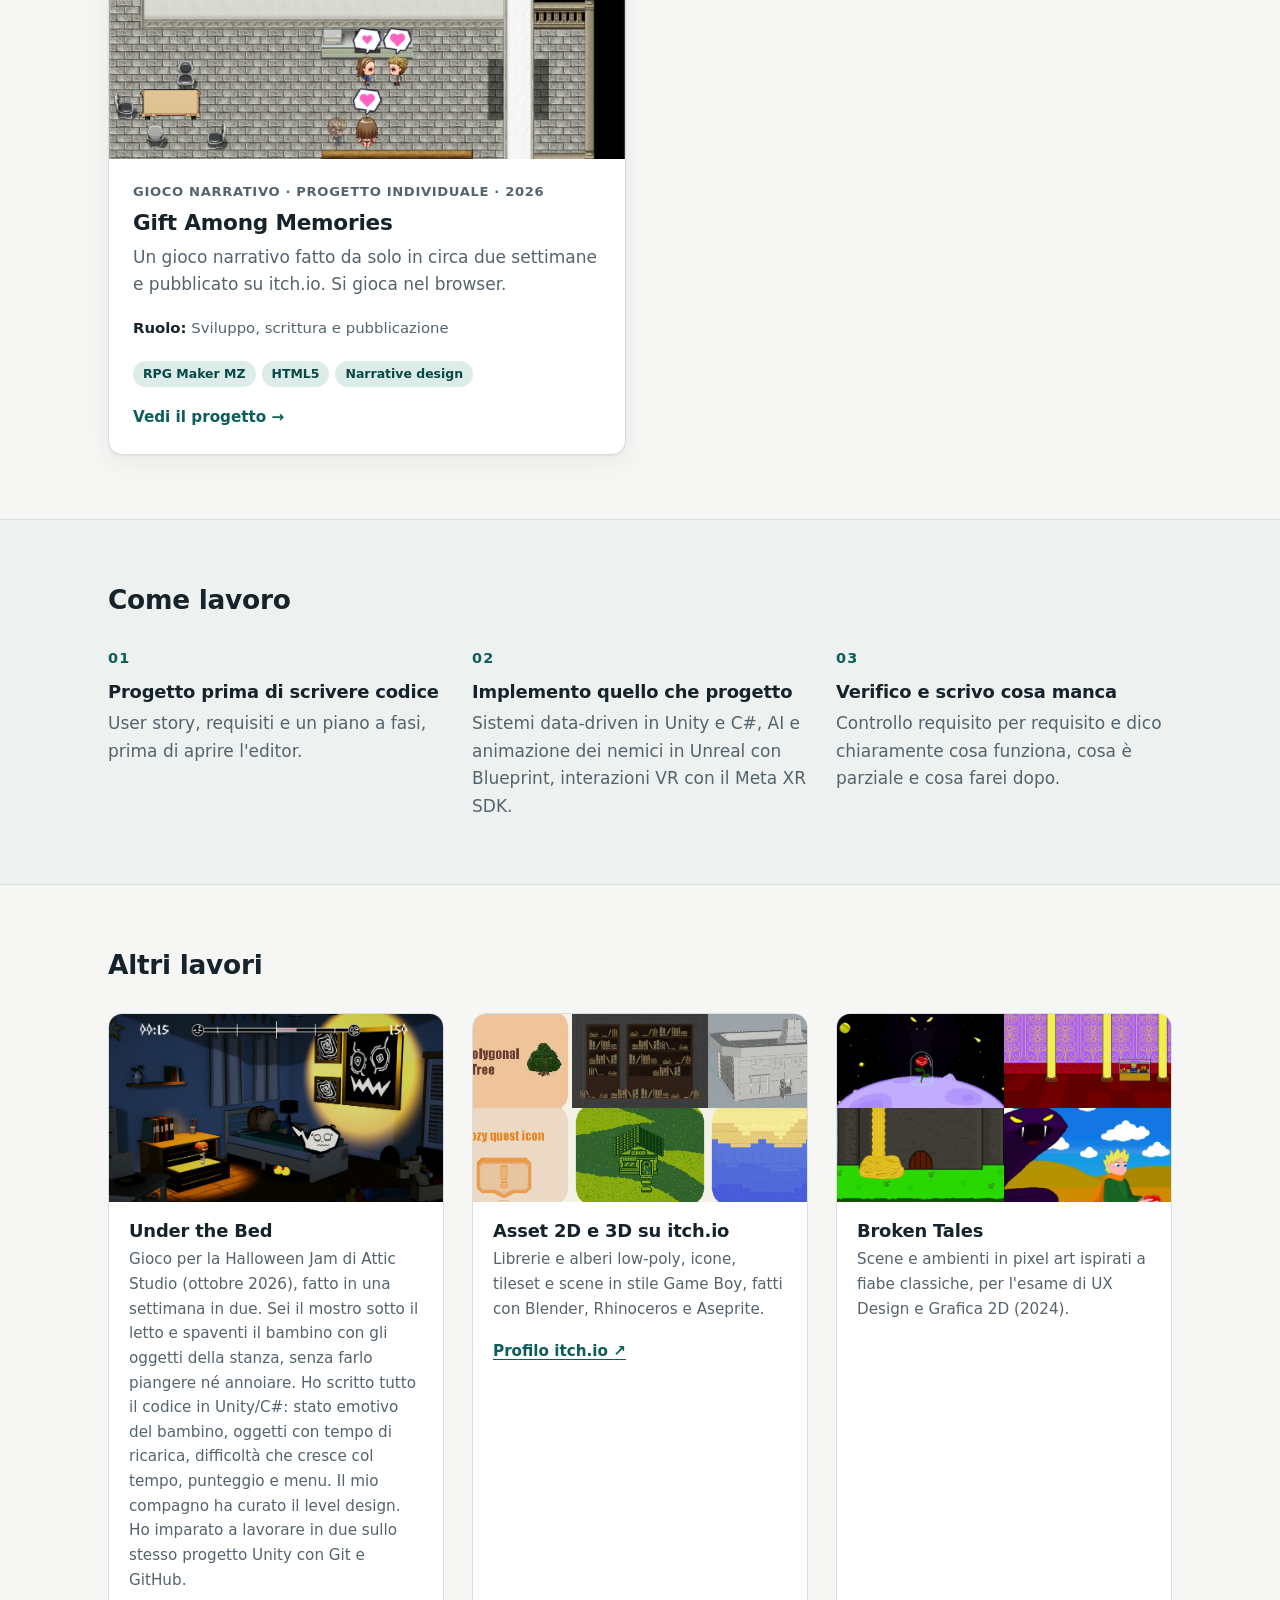
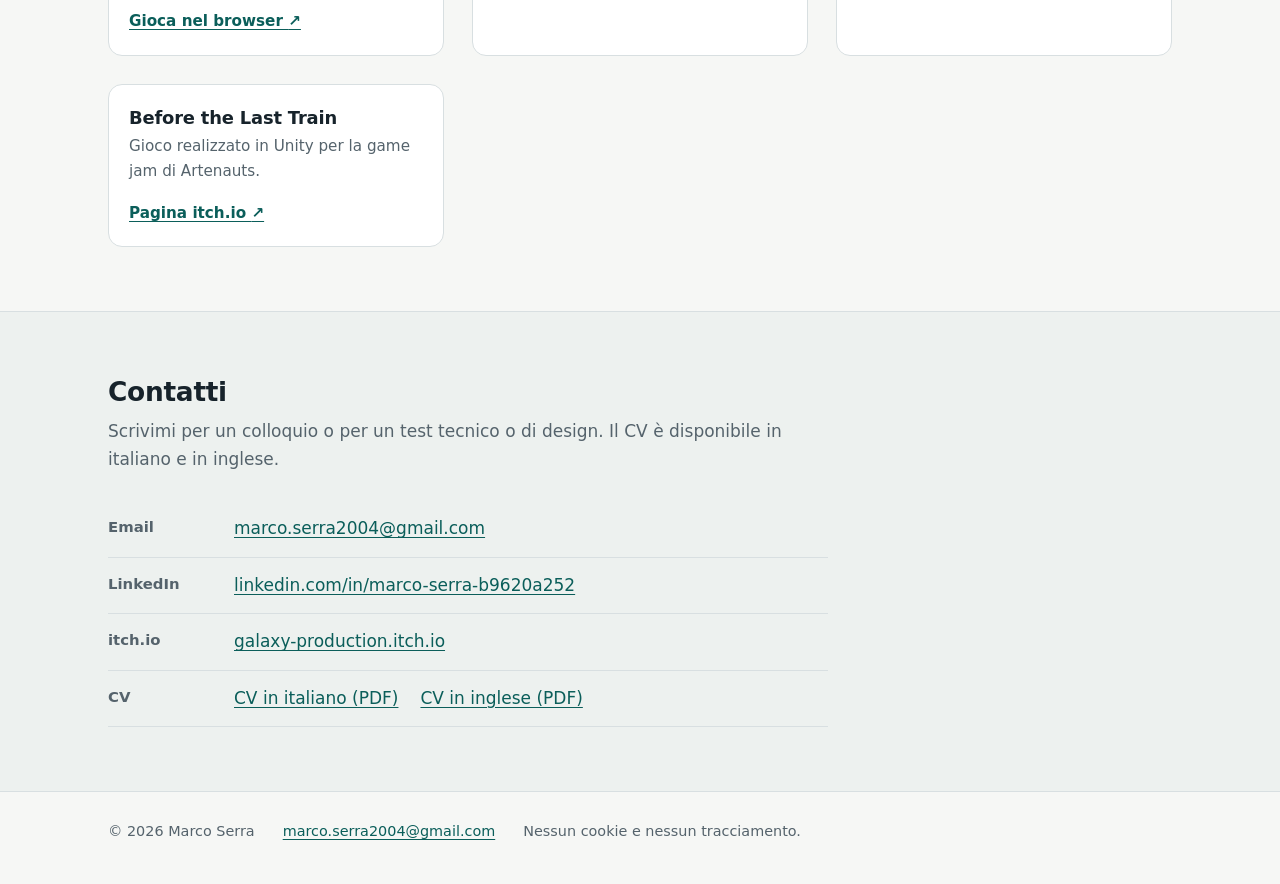
==== commit 2df6834f: "Move Git/GitHub teamwork from Fact Checker to Under the Bed" ====
--- a/index.html
+++ b/index.html
@@ -89,7 +89,7 @@
 <section class="block">
   <div class="wrap">
     <h2>Altri lavori</h2>
-    <ul class="other"><li class="other-item"><img src="media/altri-under-the-bed.jpg" alt="Under the Bed: la cameretta di notte, il bambino a letto e la barra della paura in alto" width="1600" height="898" loading="lazy" decoding="async"><div><h3>Under the Bed</h3><p>Gioco per la Halloween Jam di Attic Studio (ottobre 2026), fatto in una settimana in due. Sei il mostro sotto il letto e spaventi il bambino con gli oggetti della stanza, senza farlo piangere né annoiare. Ho scritto tutto il codice in Unity/C#: stato emotivo del bambino, oggetti con tempo di ricarica, difficoltà che cresce col tempo, punteggio e menu. Il mio compagno ha curato il level design.</p><a href="https://artayx.itch.io/under-the-bed">Gioca nel browser <span aria-hidden="true">↗</span></a></div></li><li class="other-item"><img src="media/altri-asset.jpg" alt="Copertine di alcuni asset pubblicati su itch.io: albero low-poly, icona, tileset" width="1560" height="720" loading="lazy" decoding="async"><div><h3>Asset 2D e 3D su itch.io</h3><p>Librerie e alberi low-poly, icone, tileset e scene in stile Game Boy, fatti con Blender, Rhinoceros e Aseprite.</p><a href="https://galaxy-production.itch.io">Profilo itch.io <span aria-hidden="true">↗</span></a></div></li><li class="other-item"><img src="media/altri-broken-tales.jpg" alt="Scene in pixel art ispirate ad Aladino, Raperonzolo e Jack e il fagiolo magico" width="1600" height="1000" loading="lazy" decoding="async"><div><h3>Broken Tales</h3><p>Scene e ambienti in pixel art ispirati a fiabe classiche, per l'esame di UX Design e Grafica 2D (2024).</p></div></li><li class="other-item no-img"><div><h3>Before the Last Train</h3><p>Gioco realizzato in Unity per la game jam di Artenauts.</p><a href="https://galaxy-production.itch.io/gioco-per-gamejam-artenaut">Pagina itch.io <span aria-hidden="true">↗</span></a></div></li></ul>
+    <ul class="other"><li class="other-item"><img src="media/altri-under-the-bed.jpg" alt="Under the Bed: la cameretta di notte, il bambino a letto e la barra della paura in alto" width="1600" height="898" loading="lazy" decoding="async"><div><h3>Under the Bed</h3><p>Gioco per la Halloween Jam di Attic Studio (ottobre 2026), fatto in una settimana in due. Sei il mostro sotto il letto e spaventi il bambino con gli oggetti della stanza, senza farlo piangere né annoiare. Ho scritto tutto il codice in Unity/C#: stato emotivo del bambino, oggetti con tempo di ricarica, difficoltà che cresce col tempo, punteggio e menu. Il mio compagno ha curato il level design. Ho imparato a lavorare in due sullo stesso progetto Unity con Git e GitHub.</p><a href="https://artayx.itch.io/under-the-bed">Gioca nel browser <span aria-hidden="true">↗</span></a></div></li><li class="other-item"><img src="media/altri-asset.jpg" alt="Copertine di alcuni asset pubblicati su itch.io: albero low-poly, icona, tileset" width="1560" height="720" loading="lazy" decoding="async"><div><h3>Asset 2D e 3D su itch.io</h3><p>Librerie e alberi low-poly, icone, tileset e scene in stile Game Boy, fatti con Blender, Rhinoceros e Aseprite.</p><a href="https://galaxy-production.itch.io">Profilo itch.io <span aria-hidden="true">↗</span></a></div></li><li class="other-item"><img src="media/altri-broken-tales.jpg" alt="Scene in pixel art ispirate ad Aladino, Raperonzolo e Jack e il fagiolo magico" width="1600" height="1000" loading="lazy" decoding="async"><div><h3>Broken Tales</h3><p>Scene e ambienti in pixel art ispirati a fiabe classiche, per l'esame di UX Design e Grafica 2D (2024).</p></div></li><li class="other-item no-img"><div><h3>Before the Last Train</h3><p>Gioco realizzato in Unity per la game jam di Artenauts.</p><a href="https://galaxy-production.itch.io/gioco-per-gamejam-artenaut">Pagina itch.io <span aria-hidden="true">↗</span></a></div></li></ul>
   </div>
 </section>
 <section class="block block-alt" id="contatti">
